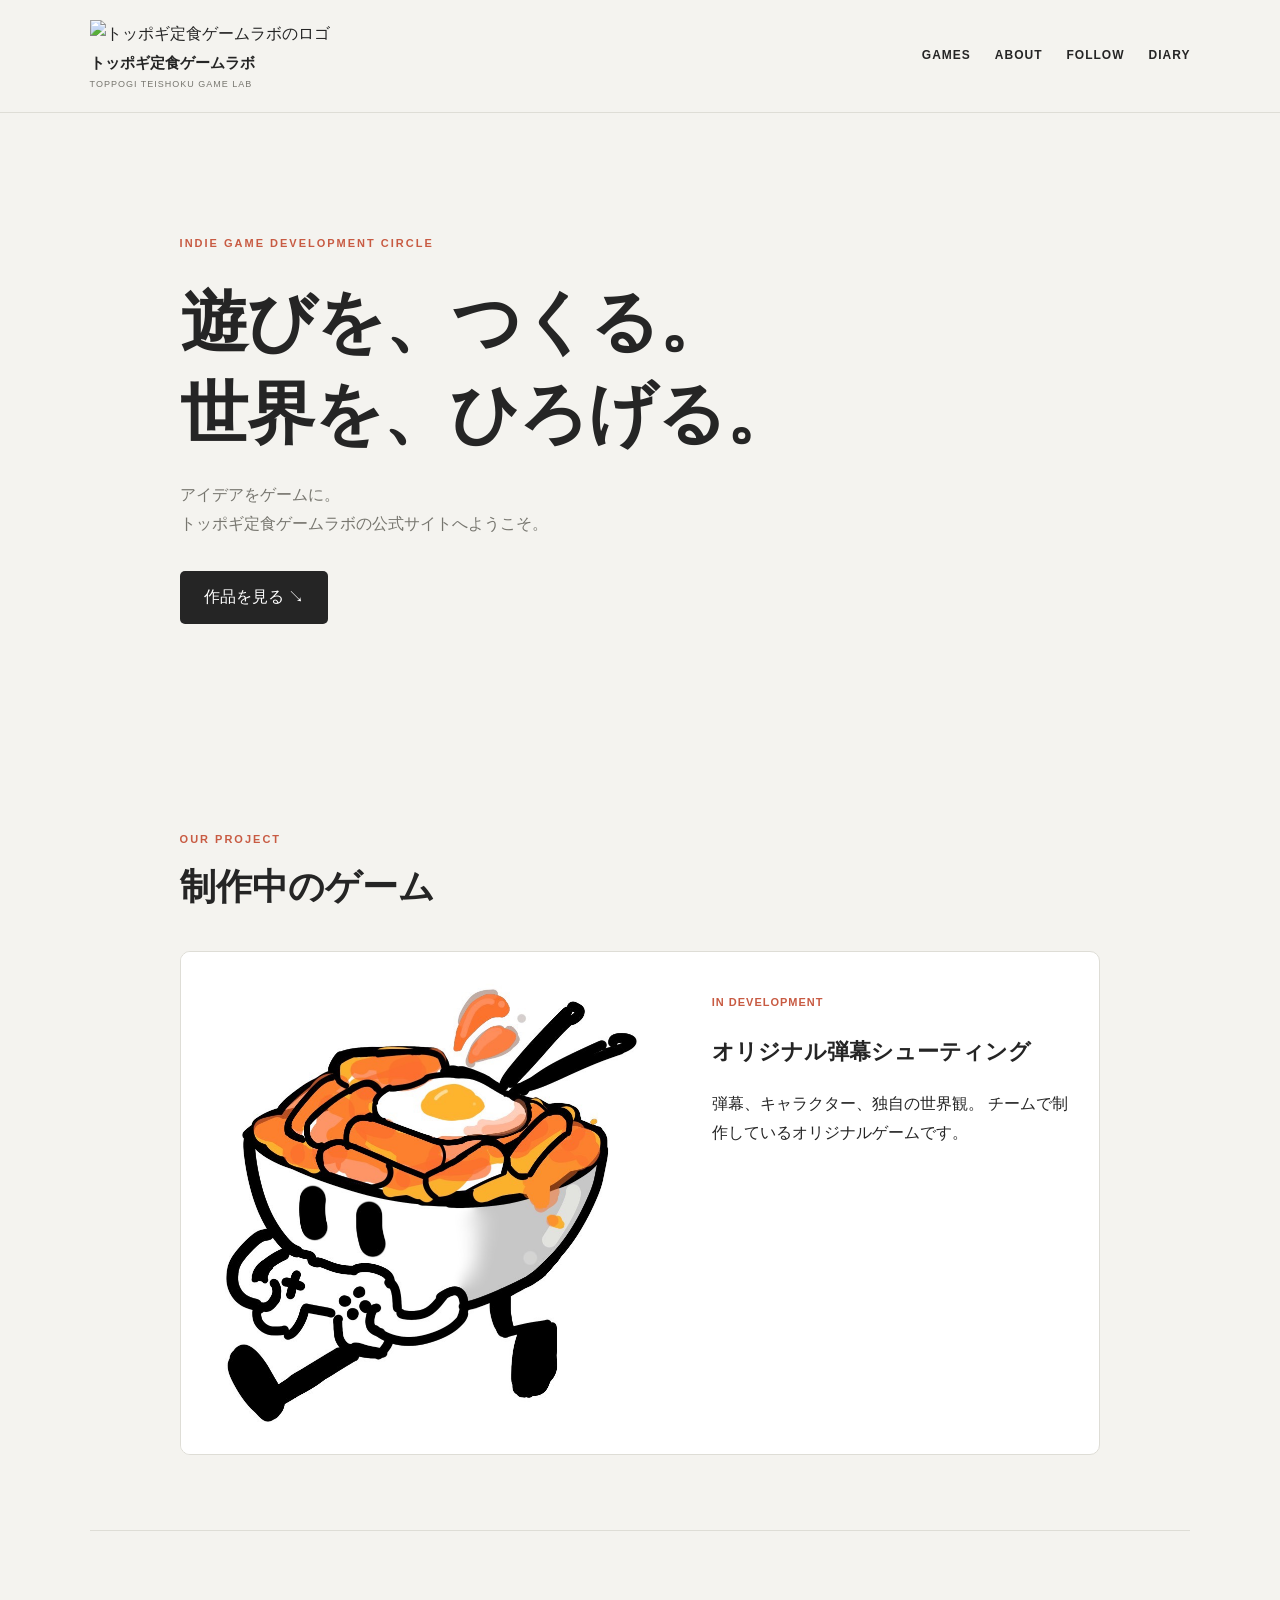
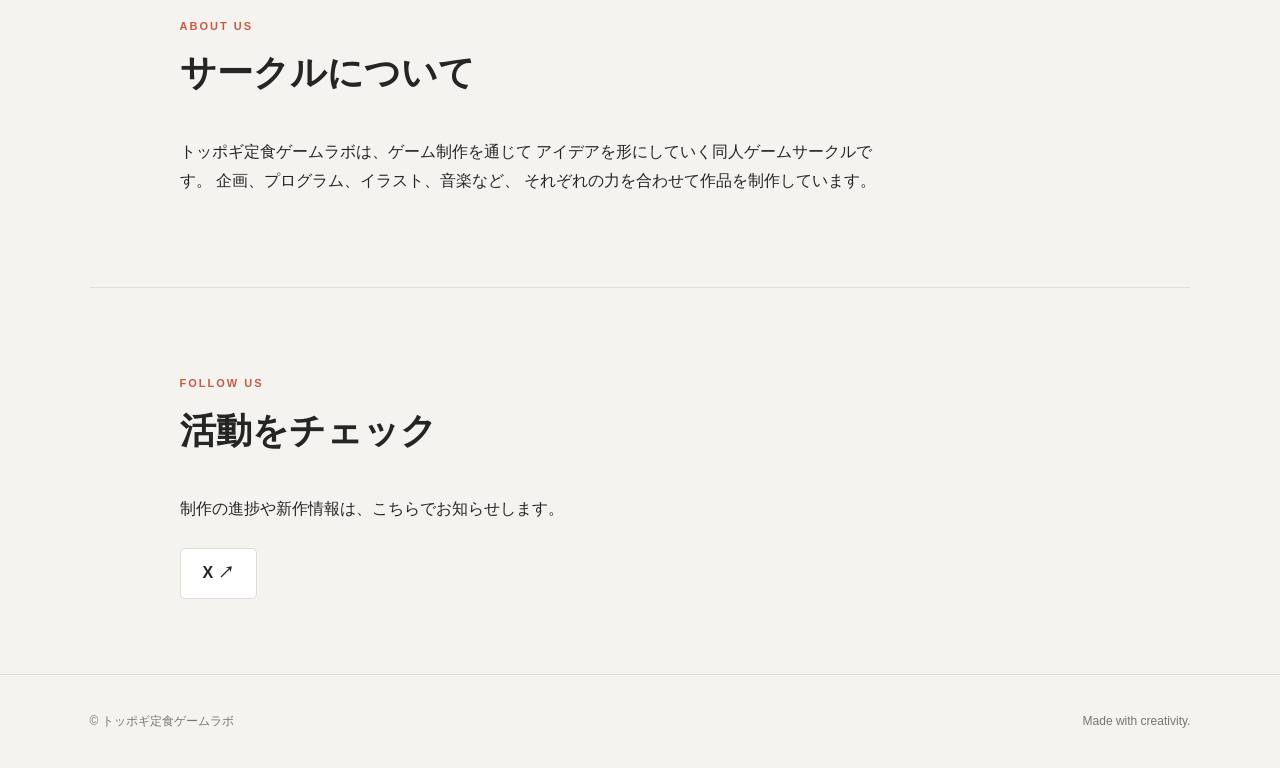
==== index.html @ 2acea8bb "Update logo image source path in index.html" ====
<!DOCTYPE html>
<html lang="ja">
<head>
  <meta charset="UTF-8">
  <meta name="viewport" content="width=device-width, initial-scale=1.0">
  <meta name="description" content="トッポギ定食ゲームラボの公式サイト。オリジナルゲームの制作情報や作品を紹介します。">

  <title>トッポギ定食ゲームラボ | 公式サイト</title>

  <link rel="stylesheet" href="css/style.css">
</head>

<body>
  <header class="site-header">
    <a class="logo" href="#home">
      <img
        src="トッポギ定食ゲームラボのマスコットロゴ/logo.png"
        alt="トッポギ定食ゲームラボのロゴ"
      >
      <span>
        <strong>トッポギ定食ゲームラボ</strong>
        <small>TOPPOGI TEISHOKU GAME LAB</small>
      </span>
    </a>

    <nav aria-label="メインナビゲーション">
      <a href="#games">GAMES</a>
      <a href="#about">ABOUT</a>
      <a href="#follow">FOLLOW</a>
      <a href="diary.html">DIARY</a>
    </nav>
  </header>

  <main>
    <section class="hero" id="home">
      <p class="eyebrow">INDIE GAME DEVELOPMENT CIRCLE</p>
      <h1>遊びを、つくる。<br>世界を、ひろげる。</h1>
      <p class="hero-description">
        アイデアをゲームに。<br>
        トッポギ定食ゲームラボの公式サイトへようこそ。
      </p>
      <a class="button" href="#games">作品を見る ↘</a>
    </section>

    <section class="section" id="games">
      <div class="section-heading">
        <p class="eyebrow">OUR PROJECT</p>
        <h2>制作中のゲーム</h2>
      </div>

      <article class="game-card">
        <div class="game-image">
          <img
            src="images/game-screenshot.png"
            alt="制作中のゲームのスクリーンショット"
          >
        </div>

        <div class="game-info">
          <p class="status">IN DEVELOPMENT</p>
          <h3>オリジナル弾幕シューティング</h3>
          <p>
            弾幕、キャラクター、独自の世界観。
            チームで制作しているオリジナルゲームです。
          </p>
        </div>
      </article>
    </section>

    <section class="section about" id="about">
      <div class="section-heading">
        <p class="eyebrow">ABOUT US</p>
        <h2>サークルについて</h2>
      </div>

      <p>
        トッポギ定食ゲームラボは、ゲーム制作を通じて
        アイデアを形にしていく同人ゲームサークルです。
        企画、プログラム、イラスト、音楽など、
        それぞれの力を合わせて作品を制作しています。
      </p>
    </section>

    <section class="section follow" id="follow">
      <div class="section-heading">
        <p class="eyebrow">FOLLOW US</p>
        <h2>活動をチェック</h2>
      </div>

      <p>
        制作の進捗や新作情報は、こちらでお知らせします。
      </p>

      <div class="social-links">
        <a href="https://x.com/agunika77" target="_blank" rel="noopener noreferrer">X ↗</a>
      </div>
    </section>
  </main>

  <footer class="site-footer">
    <p>© トッポギ定食ゲームラボ</p>
    <p>Made with creativity.</p>
  </footer>
</body>
</html>
---- css/style.css ----
/* 基本設定 */
:root {
  --background: #f4f3ef;
  --surface: #ffffff;
  --text: #252525;
  --muted: #77766f;
  --accent: #c85b43;
  --border: #deddd6;
}

* {
  box-sizing: border-box;
}

html {
  scroll-behavior: smooth;
  scroll-padding-top: 90px;
}

body {
  margin: 0;
  background: var(--background);
  color: var(--text);
  font-family:
    -apple-system, BlinkMacSystemFont,
    "Noto Sans JP", "Yu Gothic", sans-serif;
  line-height: 1.8;
}

a {
  color: inherit;
  text-decoration: none;
}

img {
  display: block;
  max-width: 100%;
}

/* ヘッダー */
.site-header {
  display: flex;
  align-items: center;
  justify-content: space-between;
  gap: 24px;
  padding: 20px 7%;
  border-bottom: 1px solid var(--border);
}
```css
/* ロゴ画像 */
.logo img {
  width: 64px;
  height: 64px;
  object-fit: contain;
  flex-shrink: 0;
}

/* ロゴの文字 */
.logo span {
  font-size: 18px;
}

/* スマートフォン対応 */
@media (max-width: 600px) {
  .logo img {
    width: 48px;
    height: 48px;
  }

  .logo span {
    font-size: 14px;
  }
}
```
  
.logo {
  display: flex;
  align-items: center;
  gap: 12px;
  text-decoration: none;
  color: #222;
  font-weight:bold;
}

.logo-mark {
  display: grid;
  place-items: center;
  width: 44px;
  height: 44px;
  background: var(--text);
  color: white;
  border-radius: 8px;
  font-weight: 800;
}

.logo strong,
.logo small {
  display: block;
}

.logo strong {
  font-size: 15px;
}

.logo small {
  color: var(--muted);
  font-size: 9px;
  letter-spacing: 1px;
}

nav {
  display: flex;
  gap: 24px;
  font-size: 12px;
  font-weight: 700;
  letter-spacing: 1px;
}

nav a:hover,
.social-links a:hover {
  color: var(--accent);
}

/* メインビジュアル */
.hero {
  max-width: 1100px;
  margin: 0 auto;
  padding: 110px 7% 120px;
}

.eyebrow {
  color: var(--accent);
  font-size: 11px;
  font-weight: 800;
  letter-spacing: 2px;
}

.hero h1 {
  margin: 22px 0;
  font-size: clamp(36px, 6vw, 68px);
  line-height: 1.35;
  letter-spacing: -1px;
}

.hero-description {
  color: var(--muted);
  margin-bottom: 32px;
}

.button {
  display: inline-block;
  padding: 12px 24px;
  background: var(--text);
  color: white;
  border-radius: 5px;
  transition: background 0.2s;
}

.button:hover {
  background: var(--accent);
}

/* 各セクション */
.section {
  max-width: 1100px;
  margin: 0 auto;
  padding: 75px 7%;
}

.section-heading {
  margin-bottom: 32px;
}

.section-heading h2 {
  margin: 0;
  font-size: clamp(25px, 4vw, 36px);
}

.section-heading .eyebrow {
  margin-bottom: 5px;
}

/* 作品紹介 */
.game-card {
  display: grid;
  grid-template-columns: 1.2fr 1fr;
  background: var(--surface);
  border: 1px solid var(--border);
  border-radius: 10px;
  overflow: hidden;
}

.game-image {
  background: #deddd6;
  min-height: 260px;
}

.game-image img {
  width: 100%;
  height: 100%;
  min-height: 260px;
  object-fit: cover;
}

.game-info {
  padding: 30px;
}

.status {
  color: var(--accent);
  font-size: 11px;
  font-weight: 800;
  letter-spacing: 1px;
}

.game-info h3 {
  font-size: 22px;
  line-height: 1.5;
}

.note {
  color: var(--muted);
  font-size: 12px;
}

/* サークル紹介 */
.about,
.follow {
  border-top: 1px solid var(--border);
}

.about > p,
.follow > p {
  max-width: 700px;
}

/* SNS */
.social-links {
  display: flex;
  flex-wrap: wrap;
  gap: 12px;
  margin-top: 24px;
}

.social-links a {
  padding: 10px 22px;
  border: 1px solid var(--border);
  border-radius: 5px;
  background: var(--surface);
  font-weight: 700;
}

/* フッター */
.site-footer {
  display: flex;
  justify-content: space-between;
  gap: 16px;
  padding: 24px 7%;
  border-top: 1px solid var(--border);
  color: var(--muted);
  font-size: 12px;
}

/* スマートフォン対応 */
@media (max-width: 650px) {
  .site-header {
    align-items: flex-start;
    flex-direction: column;
    padding: 18px 5%;
  }

  nav {
    gap: 20px;
  }

  .hero {
    padding: 75px 6% 85px;
  }

  .section {
    padding: 55px 6%;
  }

  .game-card {
    grid-template-columns: 1fr;
  }

  .game-image,
  .game-image img {
    min-height: 0;
    aspect-ratio: 16 / 9;
  }

  .game-info {
    padding: 22px;
  }

  .site-footer {
    flex-direction: column;
    gap: 0;
    padding: 20px 6%;
  }
}
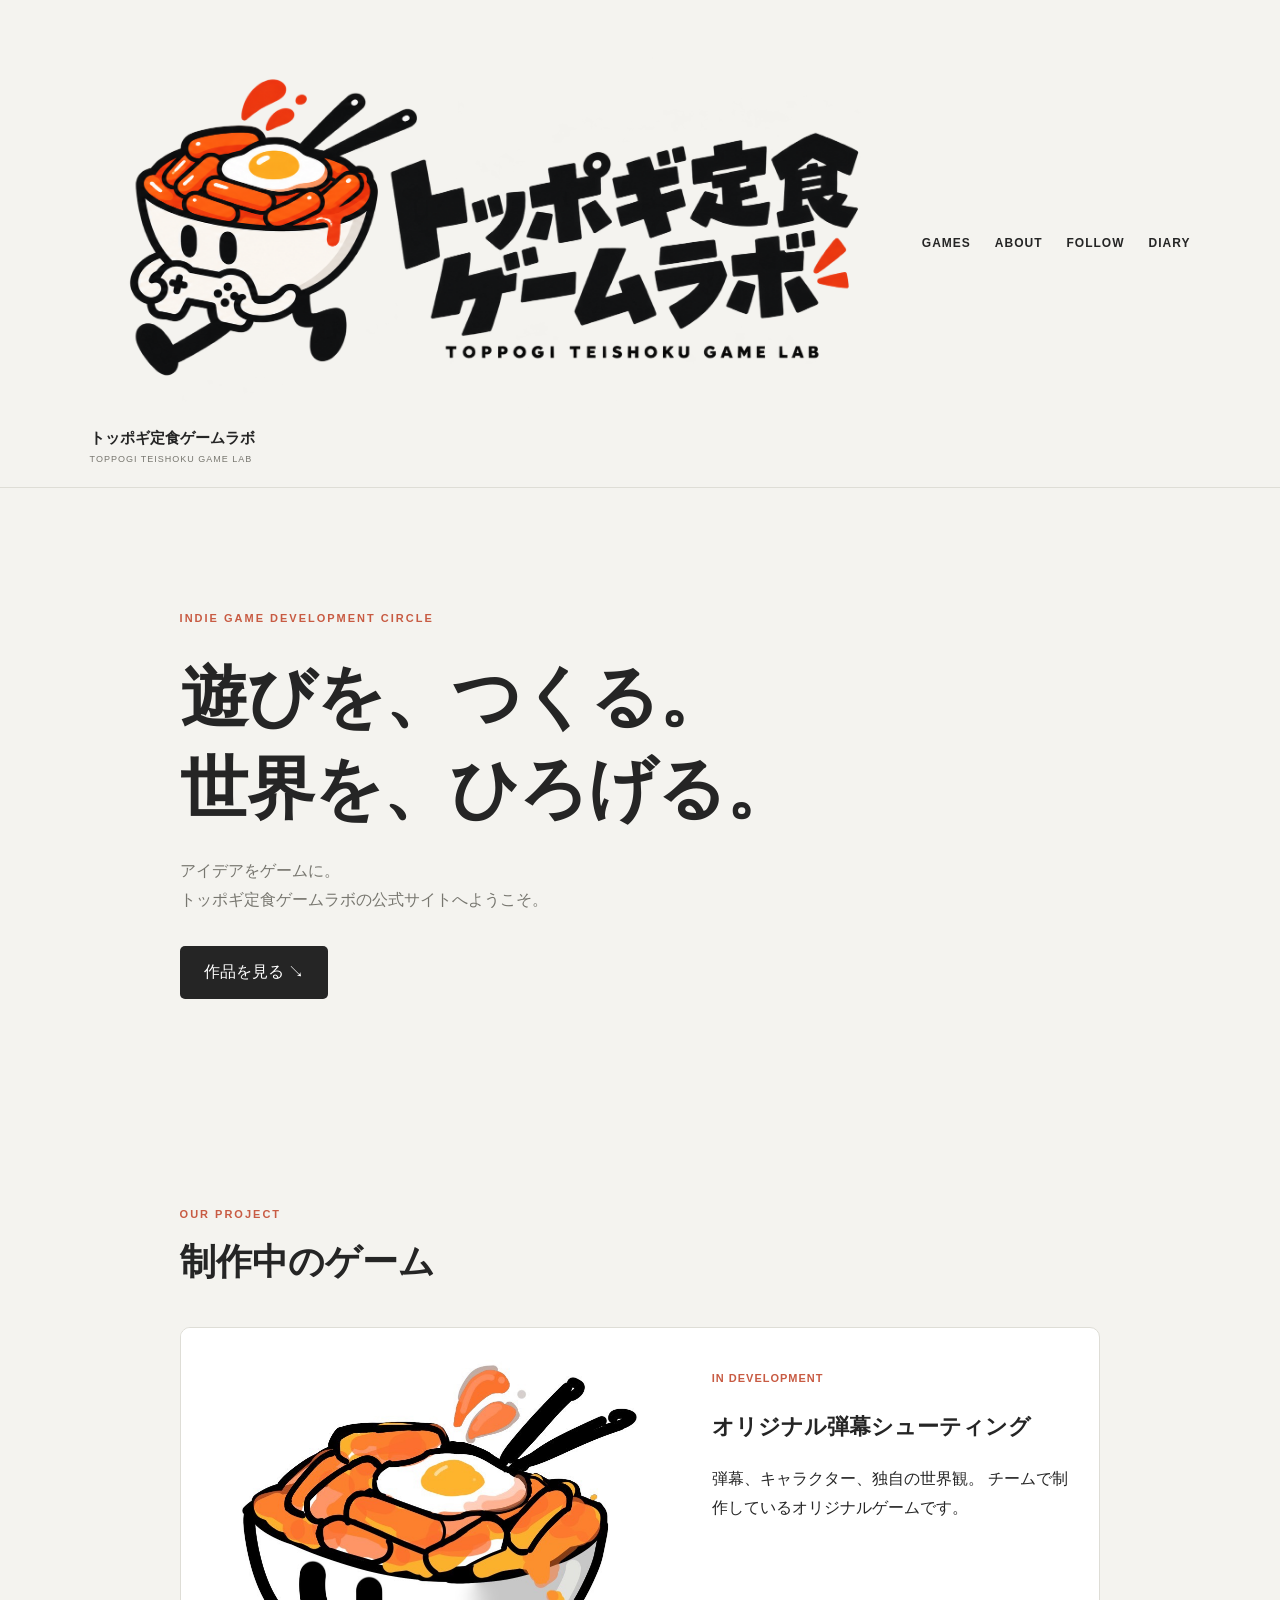
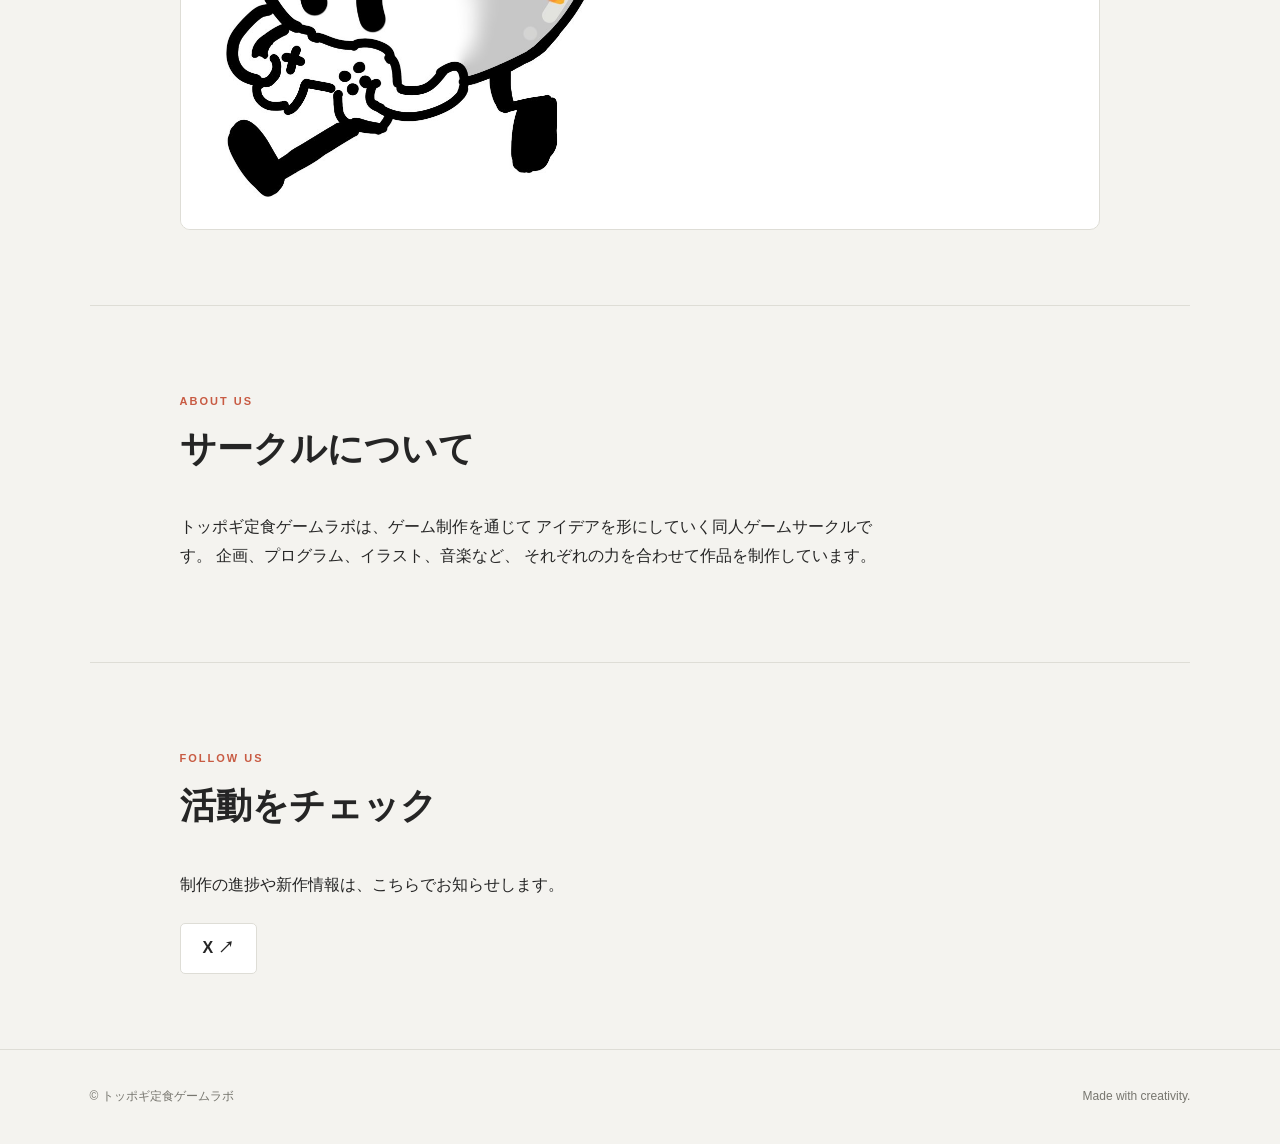
==== commit e6c41a72: "Fix logo image source path in index.html" ====
--- a/index.html
+++ b/index.html
@@ -15,7 +15,7 @@
   <header class="site-header">
     <a class="logo" href="#home">
       <img
-        src="トッポギ定食ゲームラボのマスコットロゴ/logo.png"
+        src="images/トッポギ定食ゲームラボのマスコットロゴ.png"
         alt="トッポギ定食ゲームラボのロゴ"
       >
       <span>
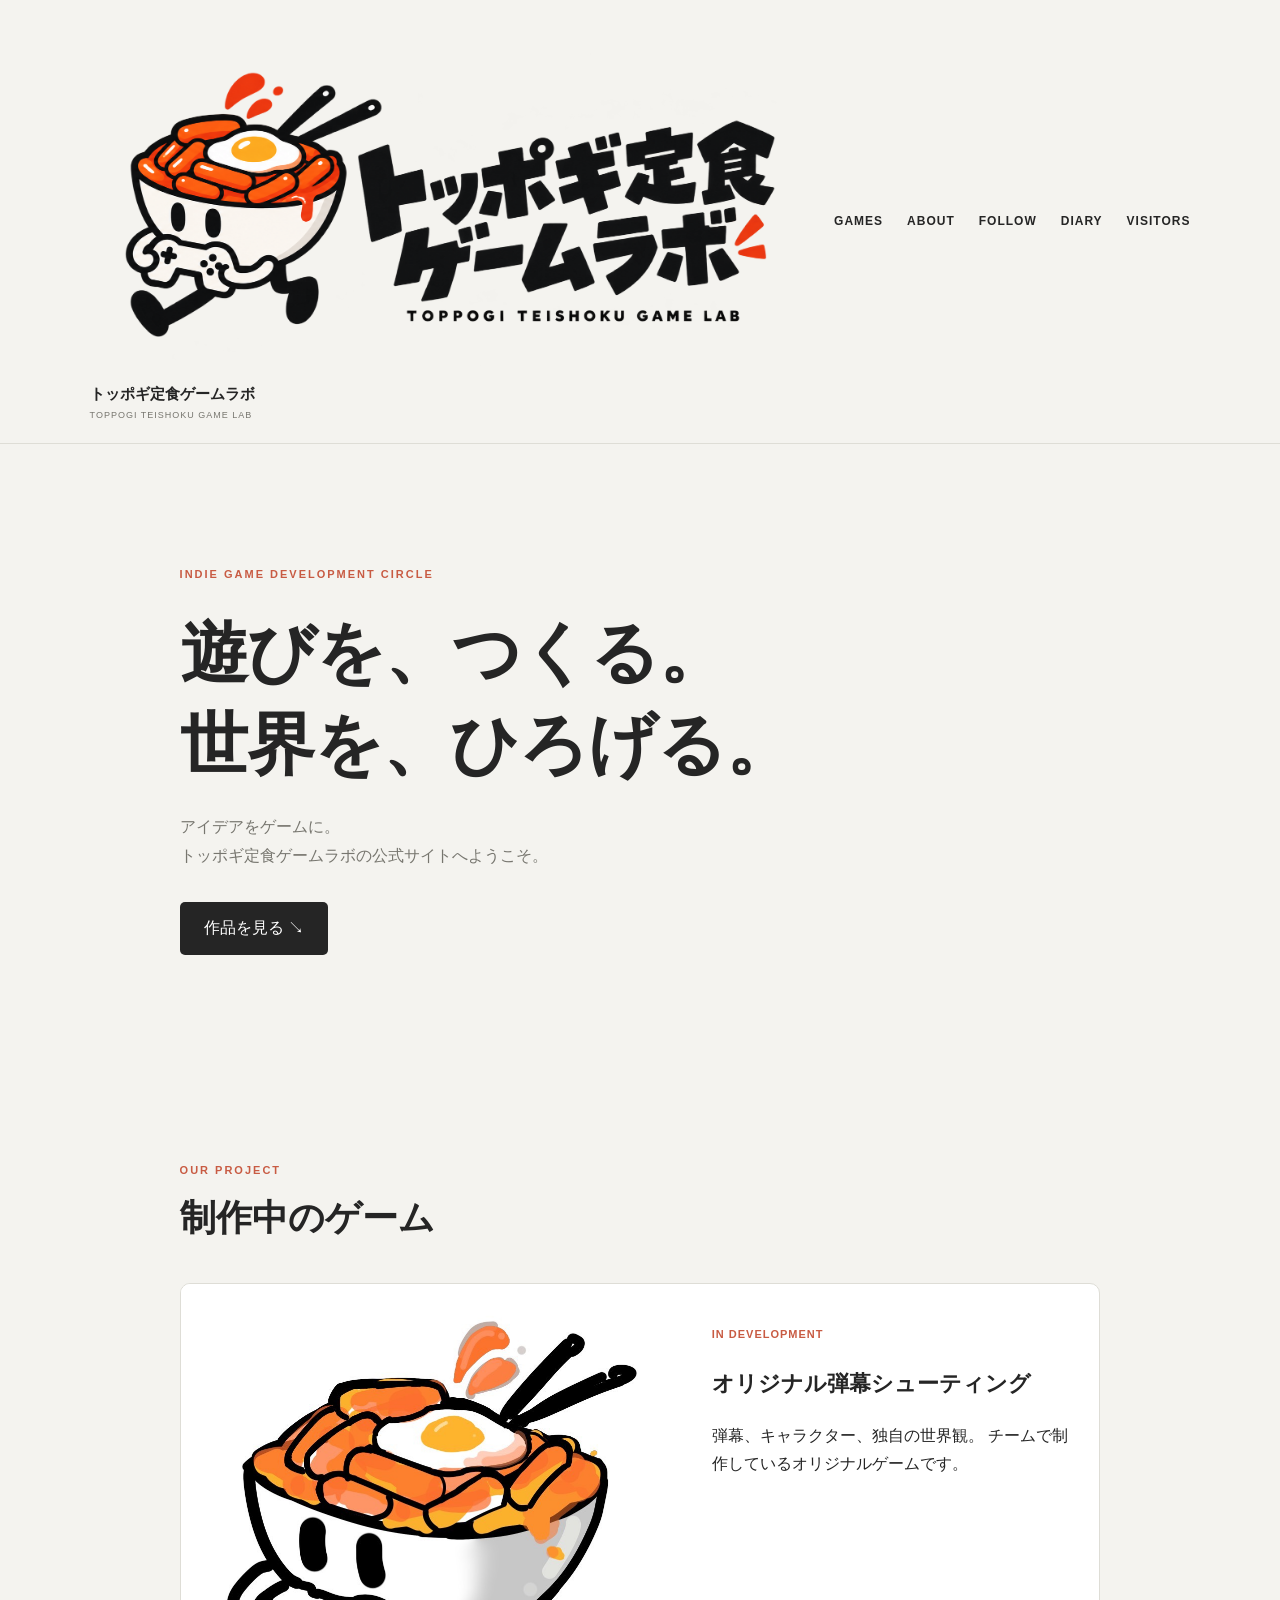
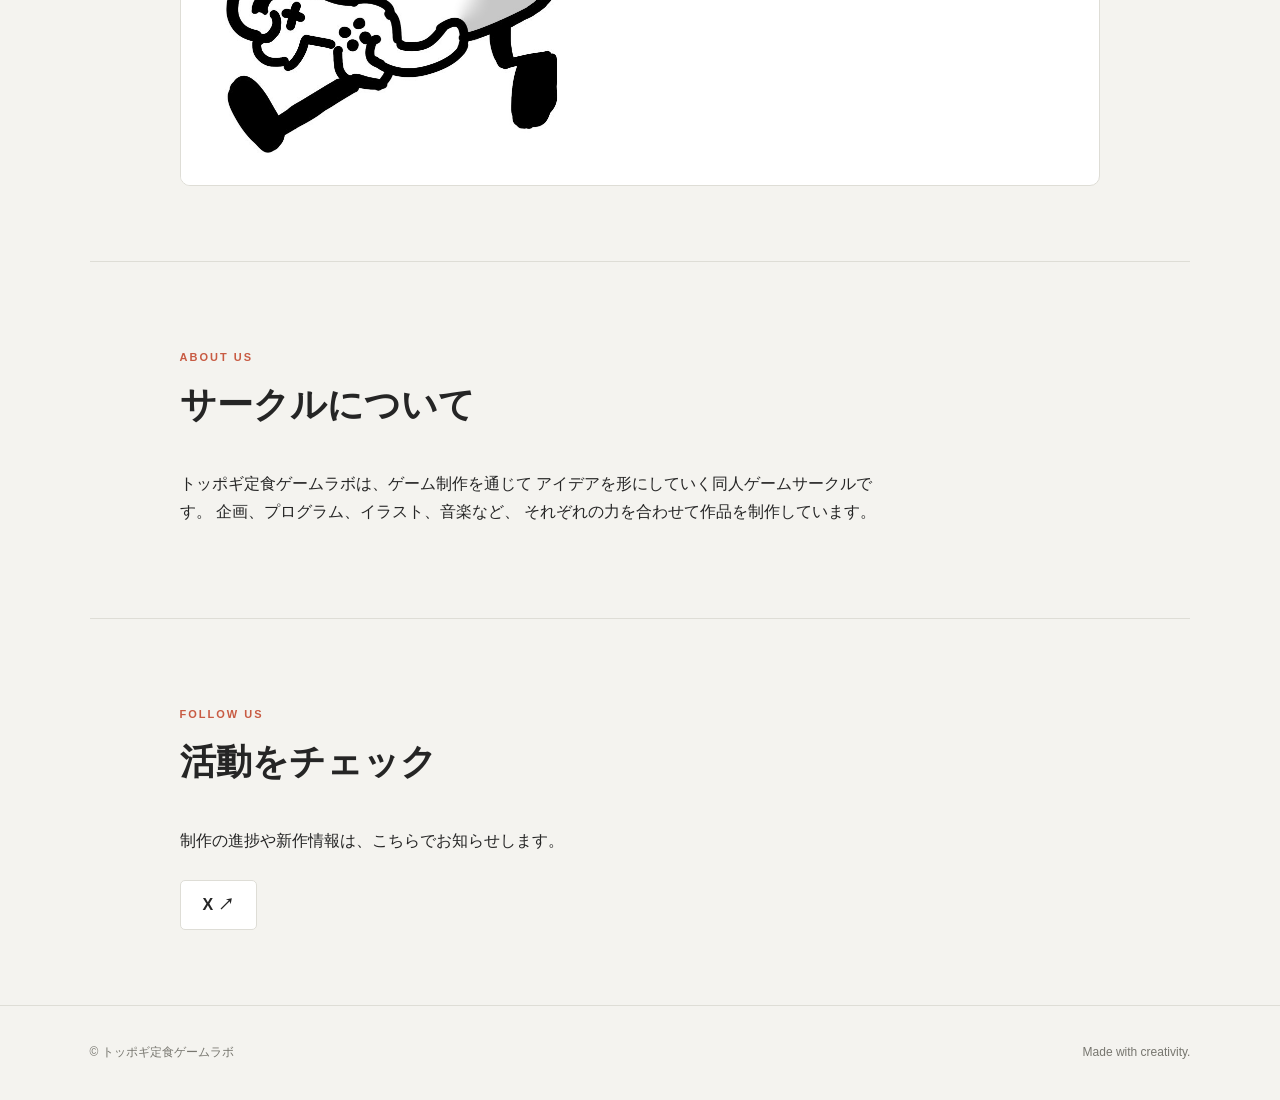
==== commit d11c977e: "Update index.html" ====
--- a/index.html
+++ b/index.html
@@ -29,6 +29,7 @@
       <a href="#about">ABOUT</a>
       <a href="#follow">FOLLOW</a>
       <a href="diary.html">DIARY</a>
+      <a href="counter.html">VISITORS</a>
     </nav>
   </header>
 
--- a/css/style.css
+++ b/css/style.css
@@ -63,8 +63,8 @@
 /* スマートフォン対応 */
 @media (max-width: 600px) {
   .logo img {
-    width: 48px;
-    height: 48px;
+    width: 120px;
+    height: 50px;
   }
 
   .logo span {
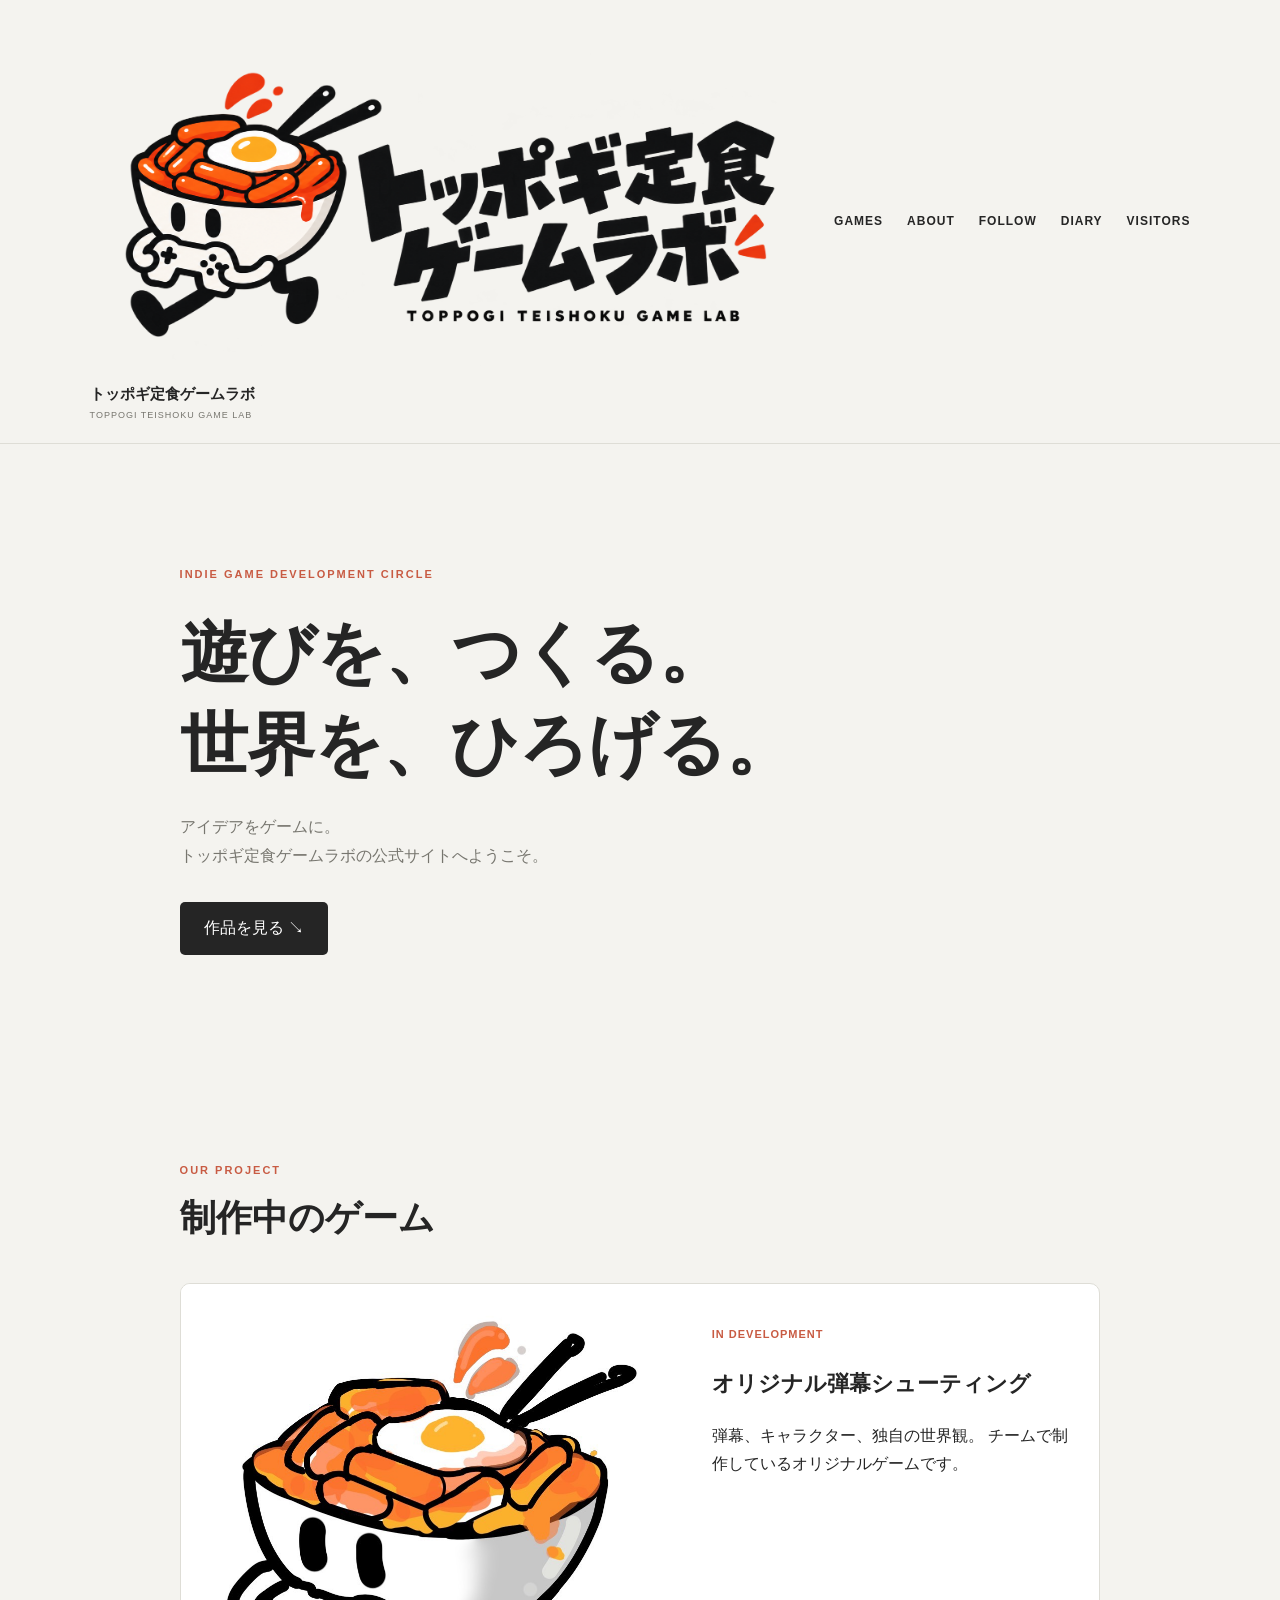
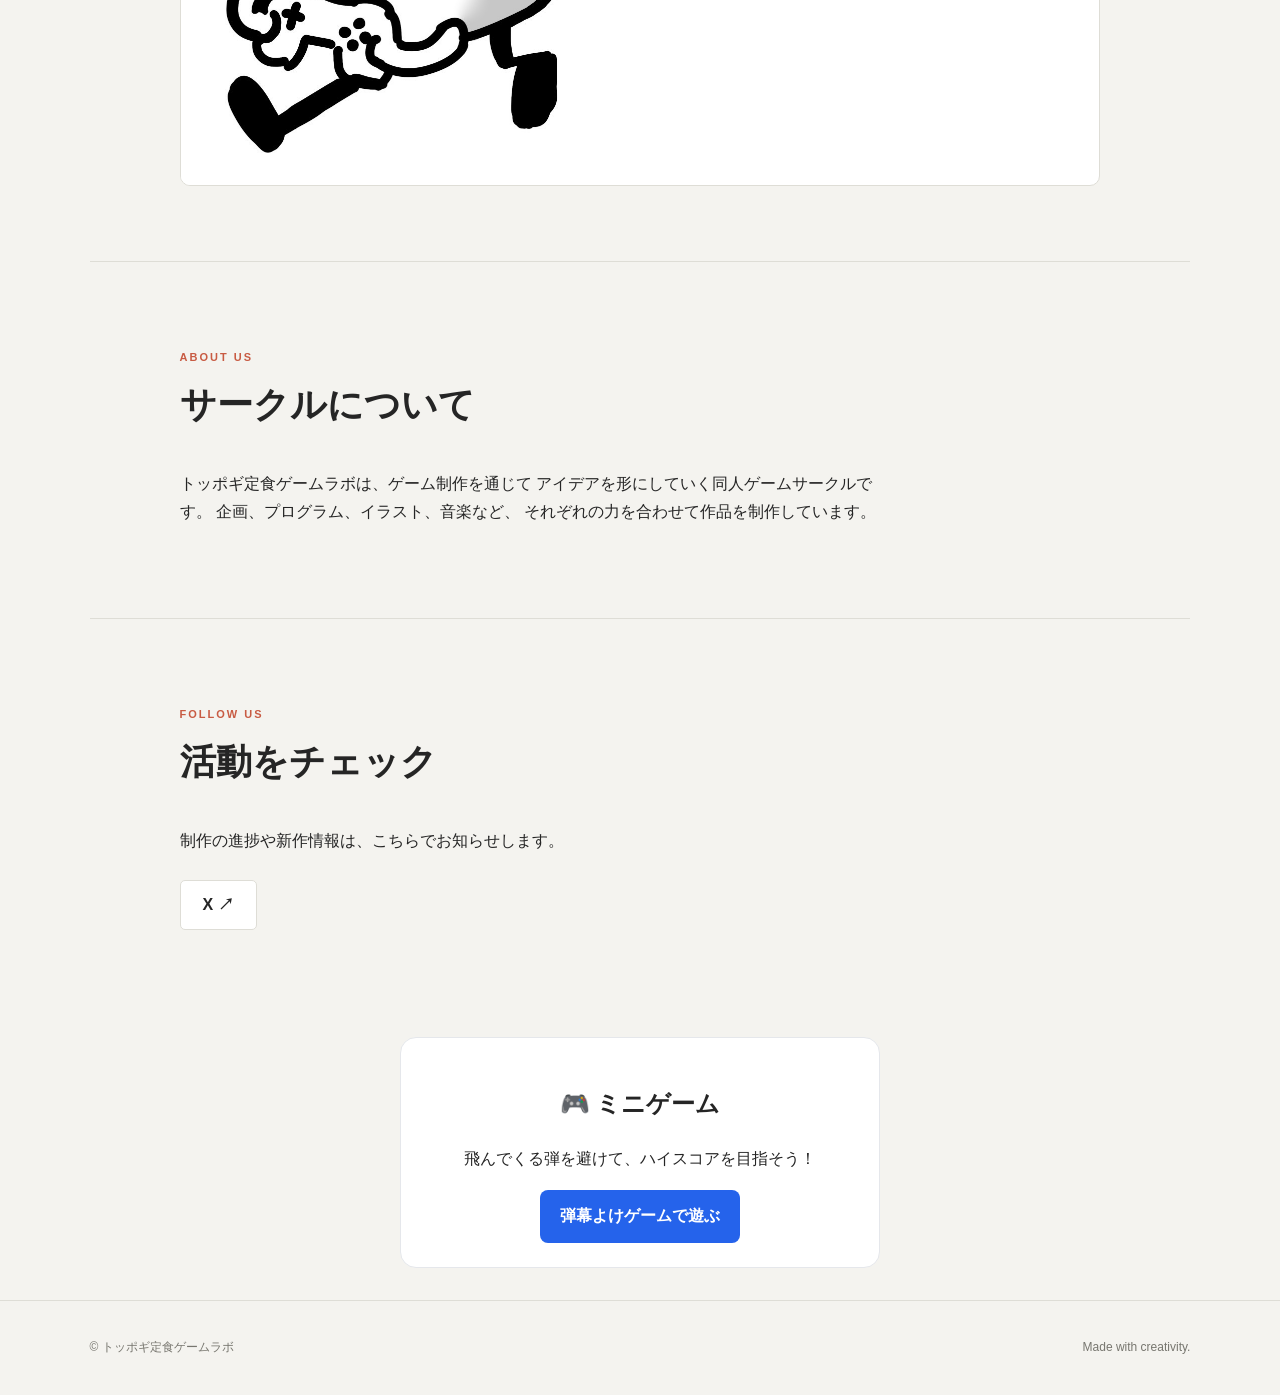
==== commit f01a4cf6: "Add mini-game section to index.html" ====
--- a/index.html
+++ b/index.html
@@ -99,6 +99,14 @@
     </section>
   </main>
 
+<section class="mini-game-card">
+  <h2>🎮 ミニゲーム</h2>
+  <p>飛んでくる弾を避けて、ハイスコアを目指そう！</p>
+  <a href="mini-game.html" class="mini-game-button">
+    弾幕よけゲームで遊ぶ
+  </a>
+</section>
+
   <footer class="site-footer">
     <p>© トッポギ定食ゲームラボ</p>
     <p>Made with creativity.</p>
--- a/css/style.css
+++ b/css/style.css
@@ -301,3 +301,27 @@
     padding: 20px 6%;
   }
 }
+
+.mini-game-card {
+  margin: 32px auto;
+  padding: 24px;
+  max-width: 480px;
+  text-align: center;
+  background: #ffffff;
+  border: 1px solid #e5e7eb;
+  border-radius: 16px;
+}
+
+.mini-game-button {
+  display: inline-block;
+  padding: 12px 20px;
+  background: #2563eb;
+  color: #ffffff;
+  border-radius: 8px;
+  text-decoration: none;
+  font-weight: bold;
+}
+
+.mini-game-button:hover {
+  background: #1d4ed8;
+}
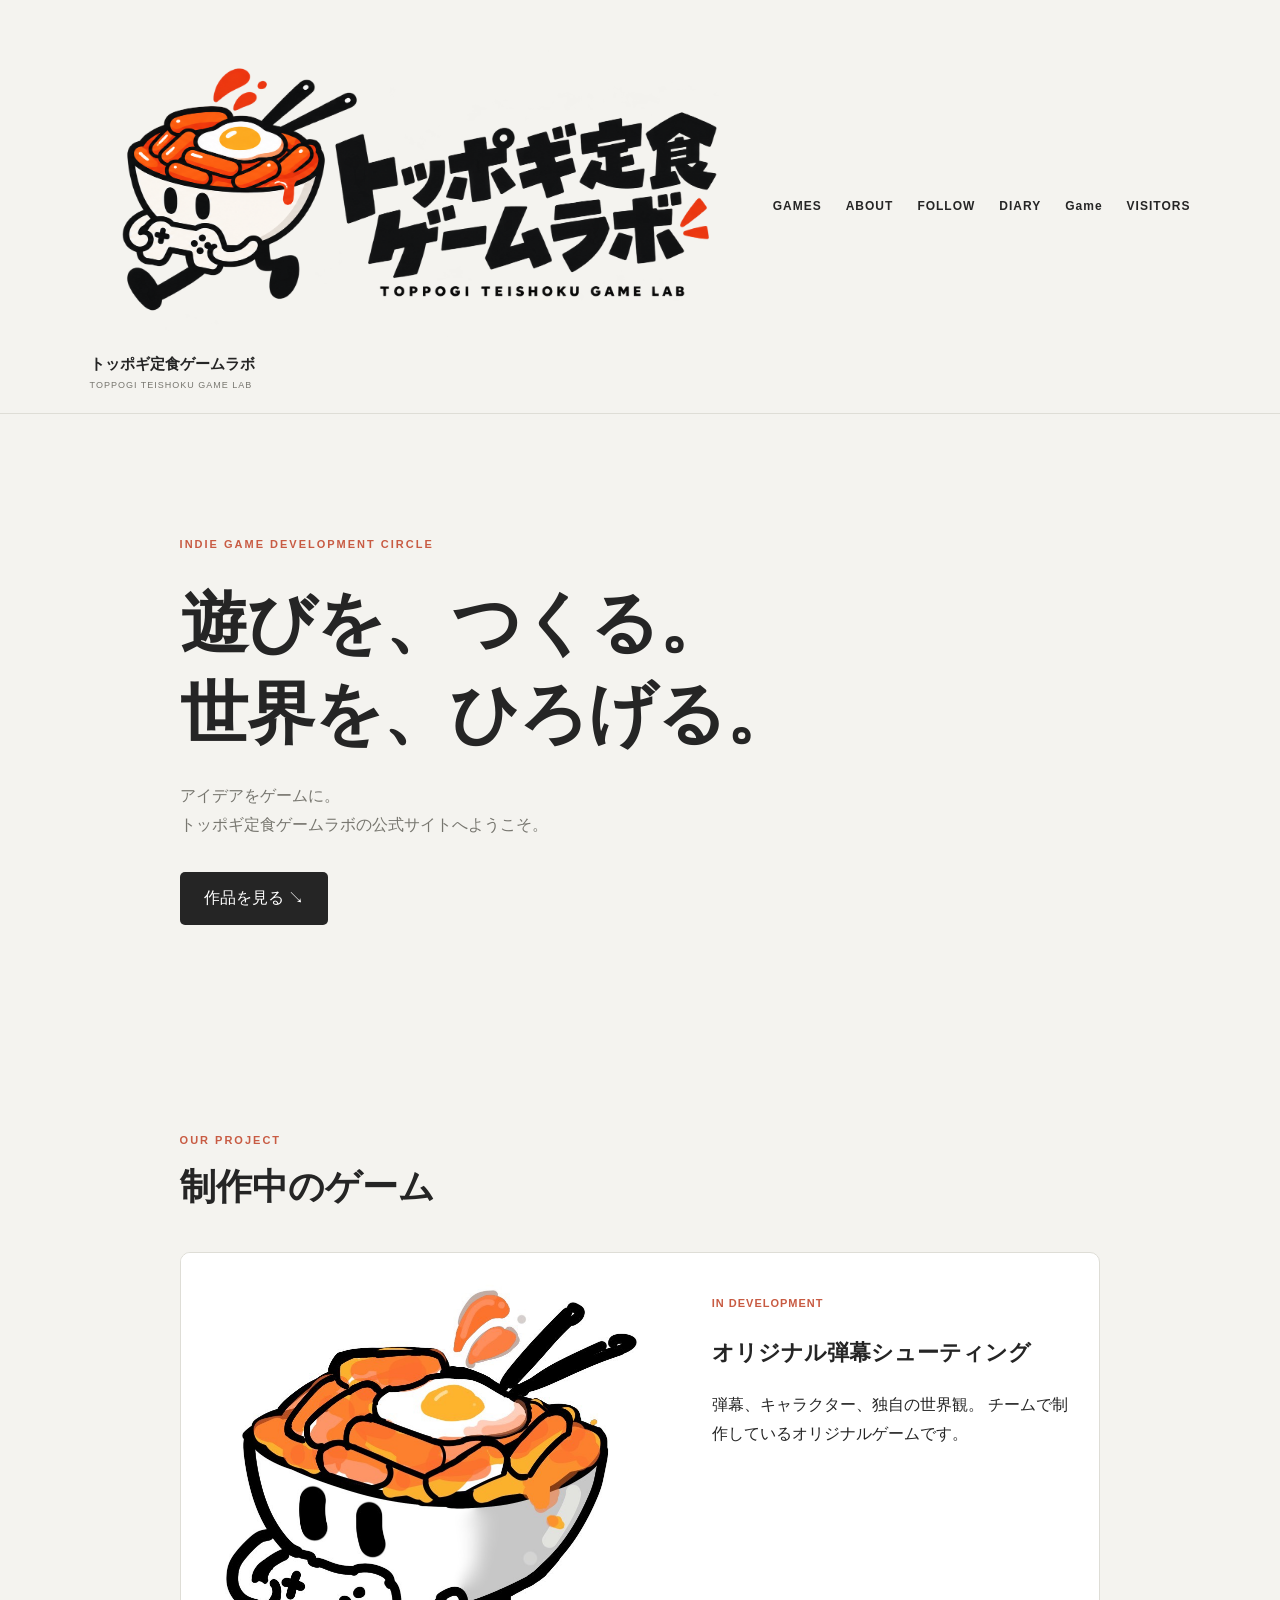
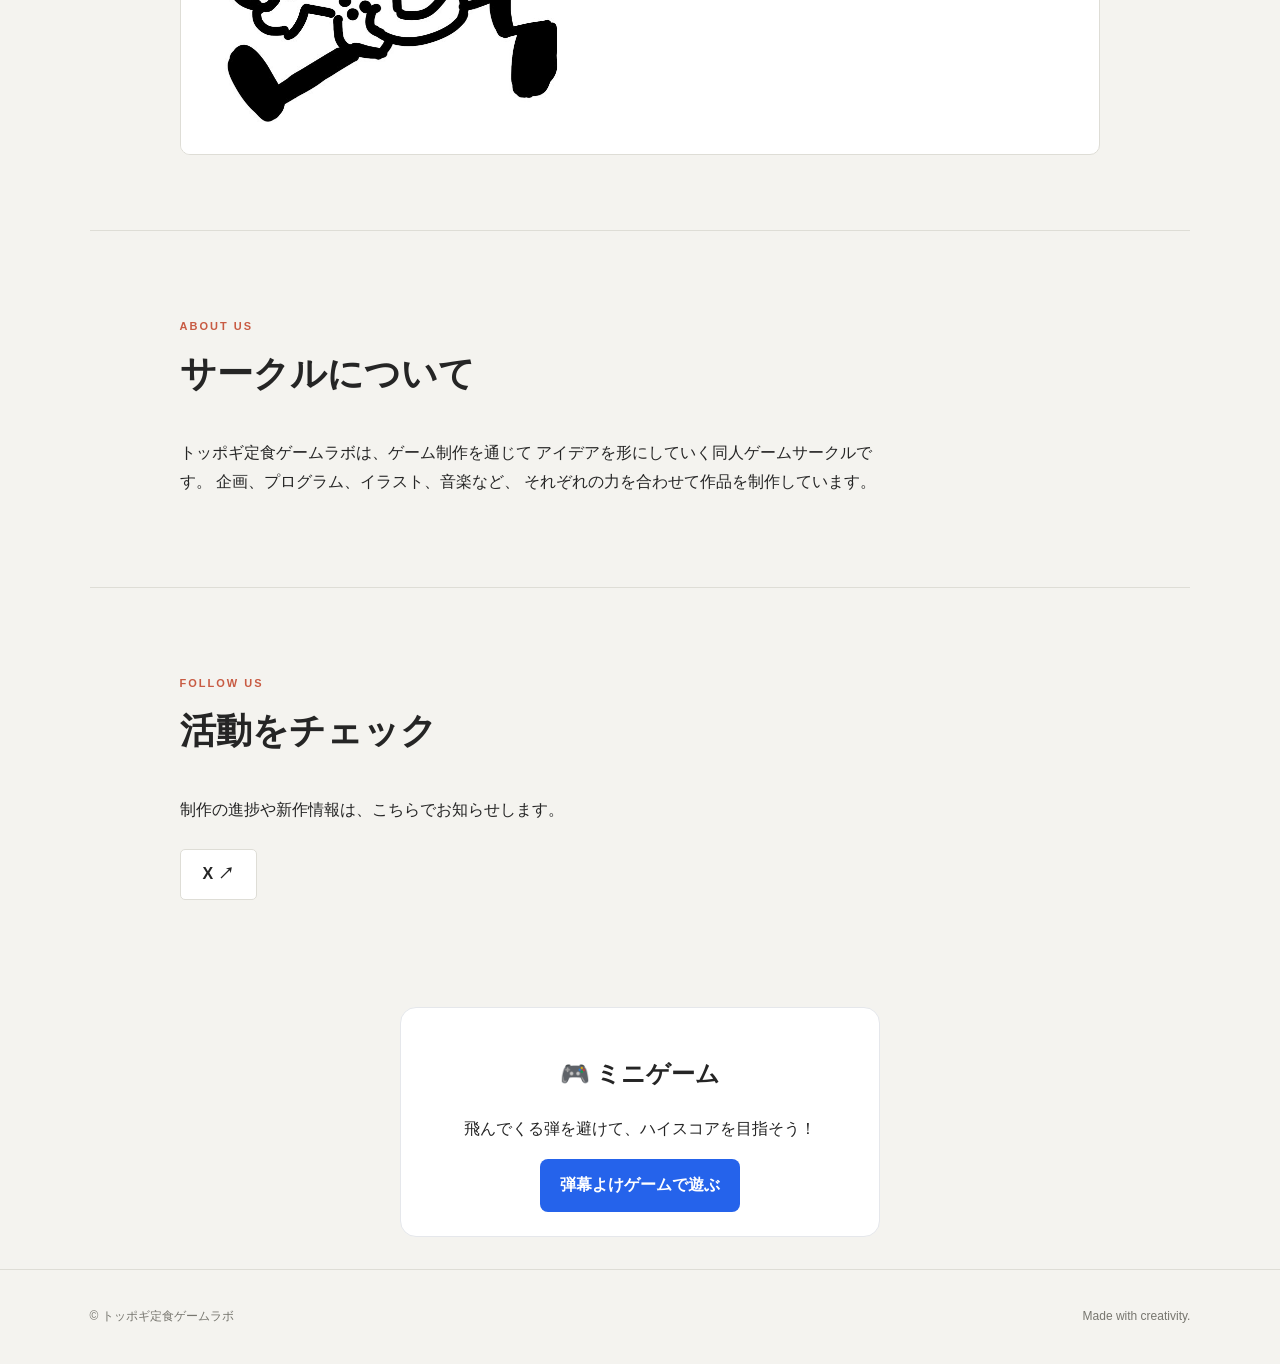
==== commit fc39338c: "Add link to Game in navigation" ====
--- a/index.html
+++ b/index.html
@@ -29,6 +29,7 @@
       <a href="#about">ABOUT</a>
       <a href="#follow">FOLLOW</a>
       <a href="diary.html">DIARY</a>
+      <a href="counter.html">Game</a>
       <a href="counter.html">VISITORS</a>
     </nav>
   </header>
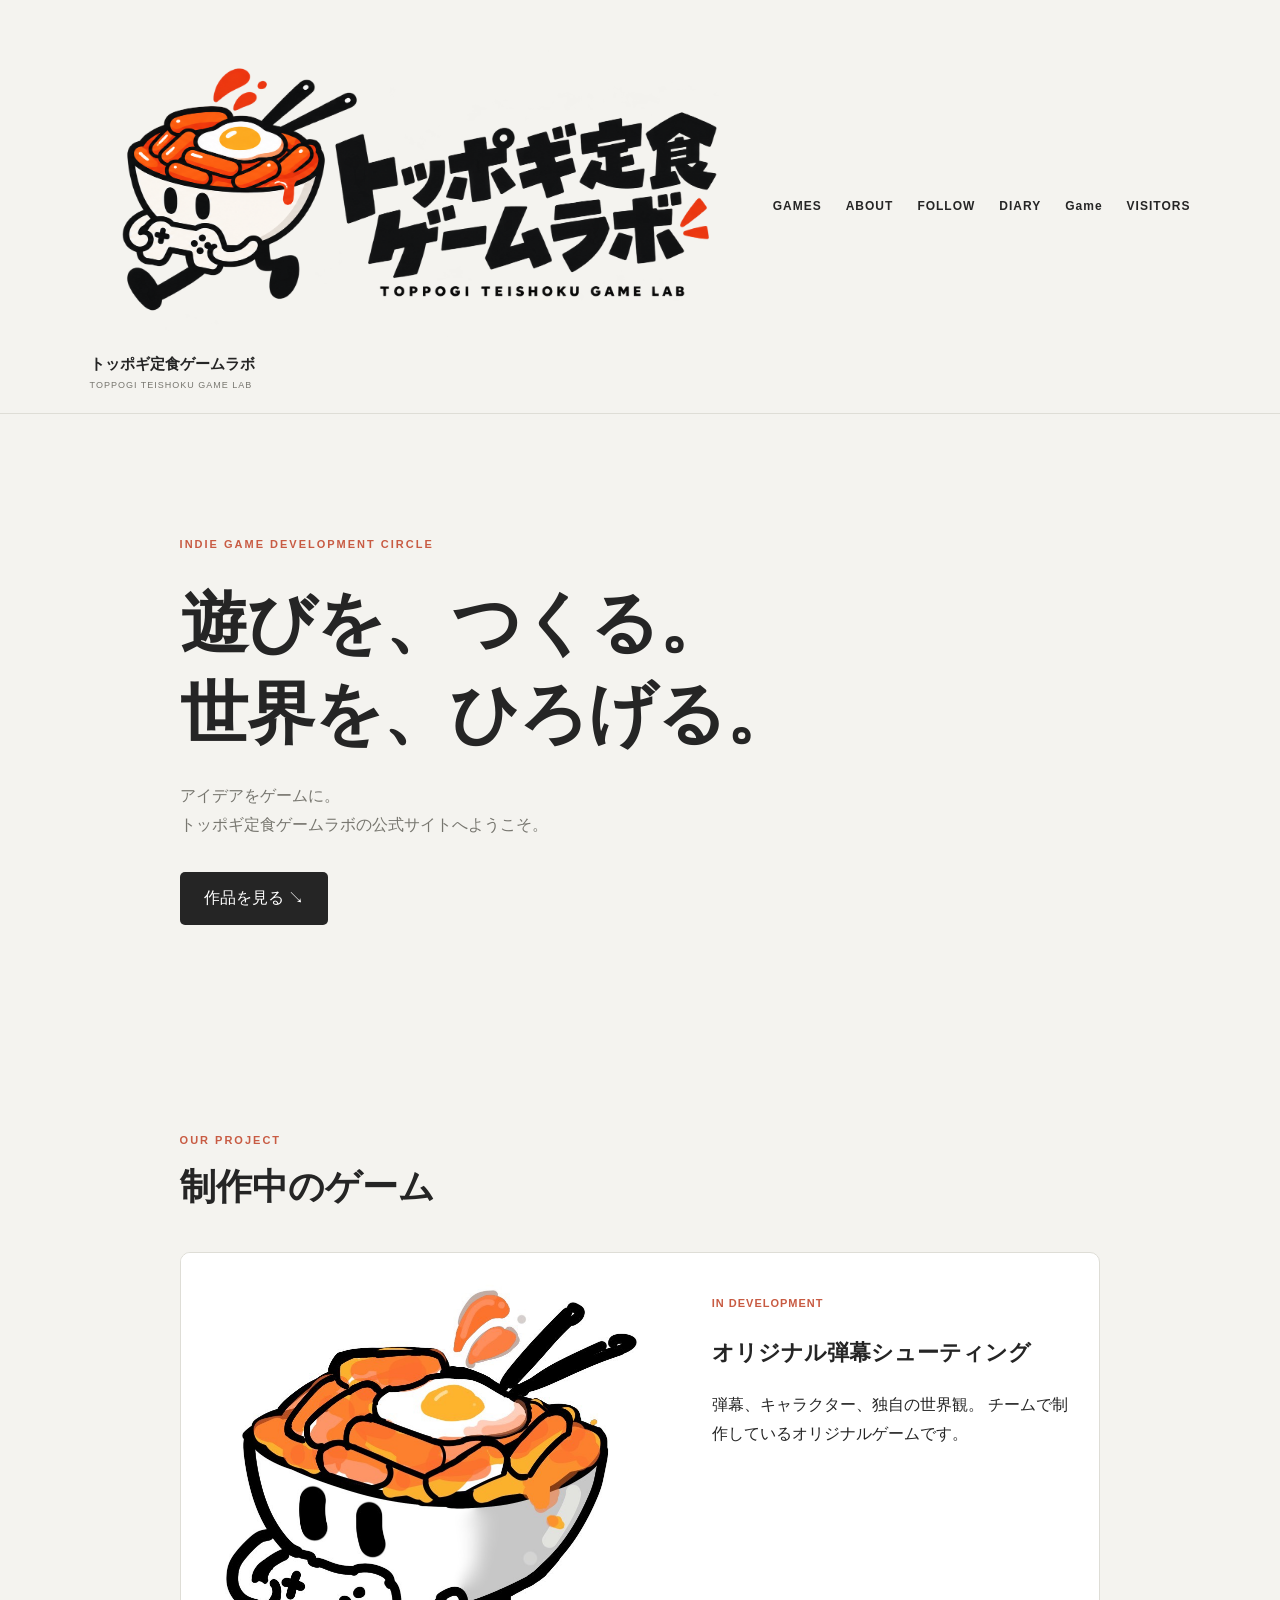
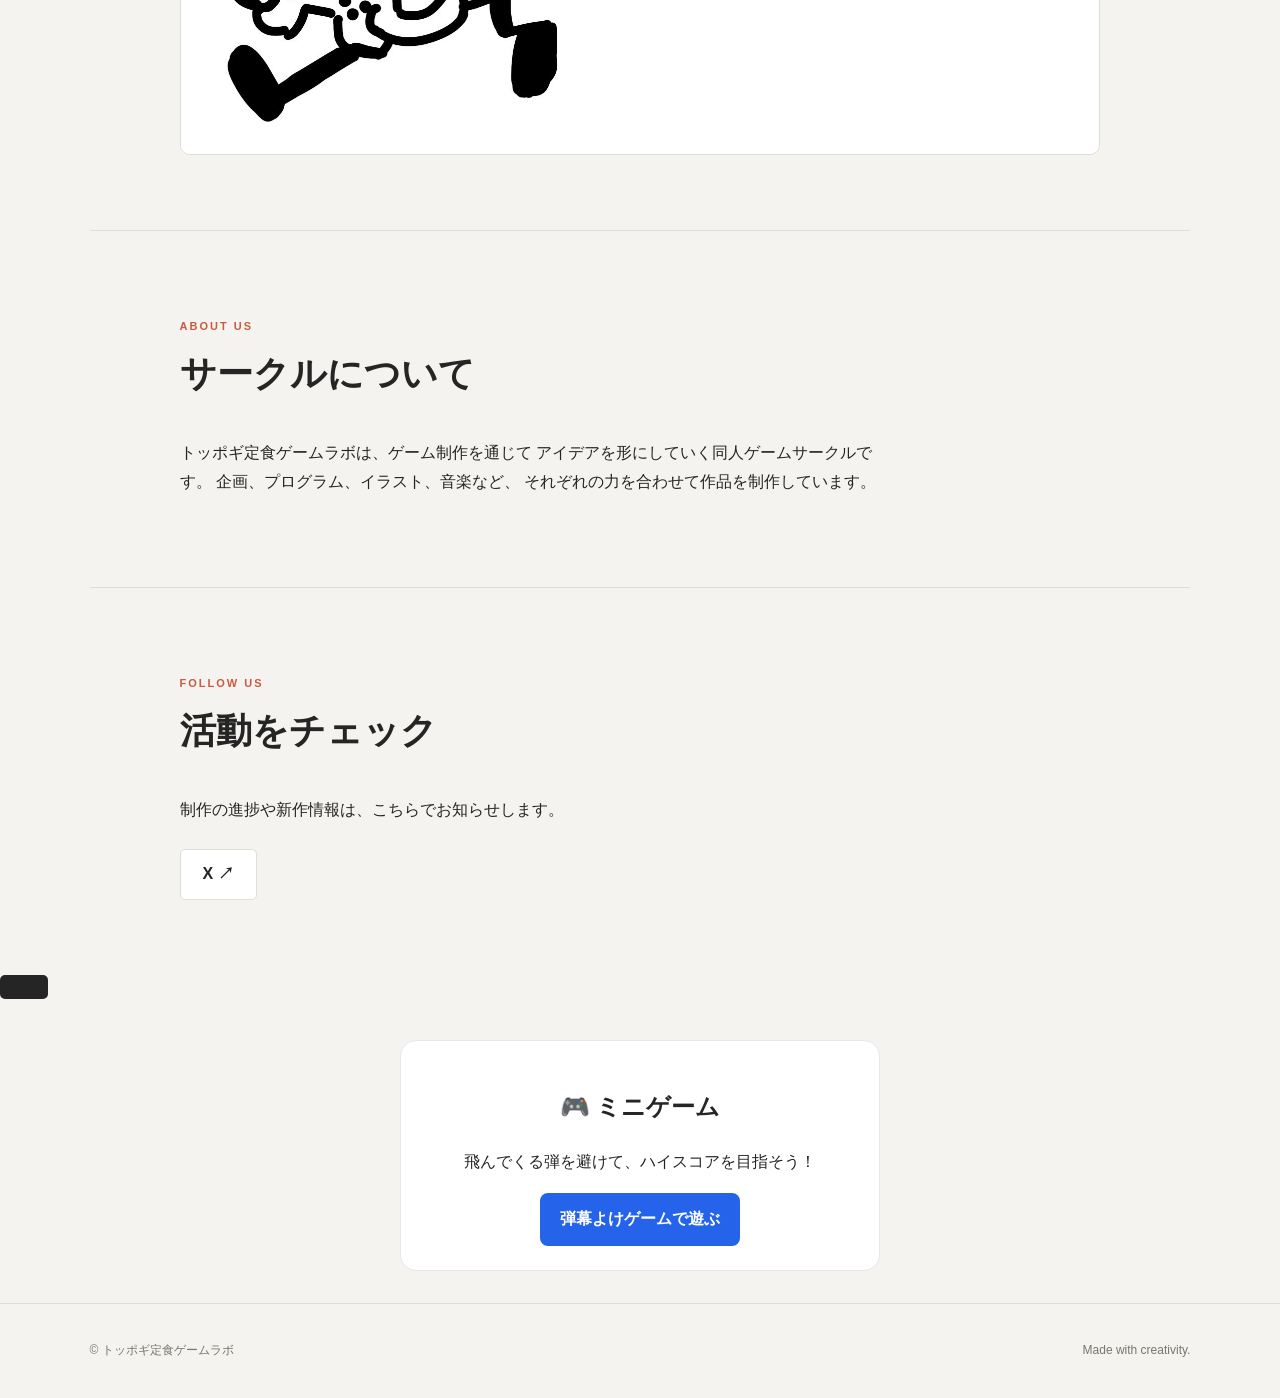
==== commit ce7c5619: "Update Game link in navigation and add button" ====
--- a/index.html
+++ b/index.html
@@ -29,7 +29,7 @@
       <a href="#about">ABOUT</a>
       <a href="#follow">FOLLOW</a>
       <a href="diary.html">DIARY</a>
-      <a href="counter.html">Game</a>
+      <a href="#Game">Game</a>
       <a href="counter.html">VISITORS</a>
     </nav>
   </header>
@@ -99,7 +99,7 @@
       </div>
     </section>
   </main>
-
+<a class="button" href="#Game"></a>
 <section class="mini-game-card">
   <h2>🎮 ミニゲーム</h2>
   <p>飛んでくる弾を避けて、ハイスコアを目指そう！</p>
